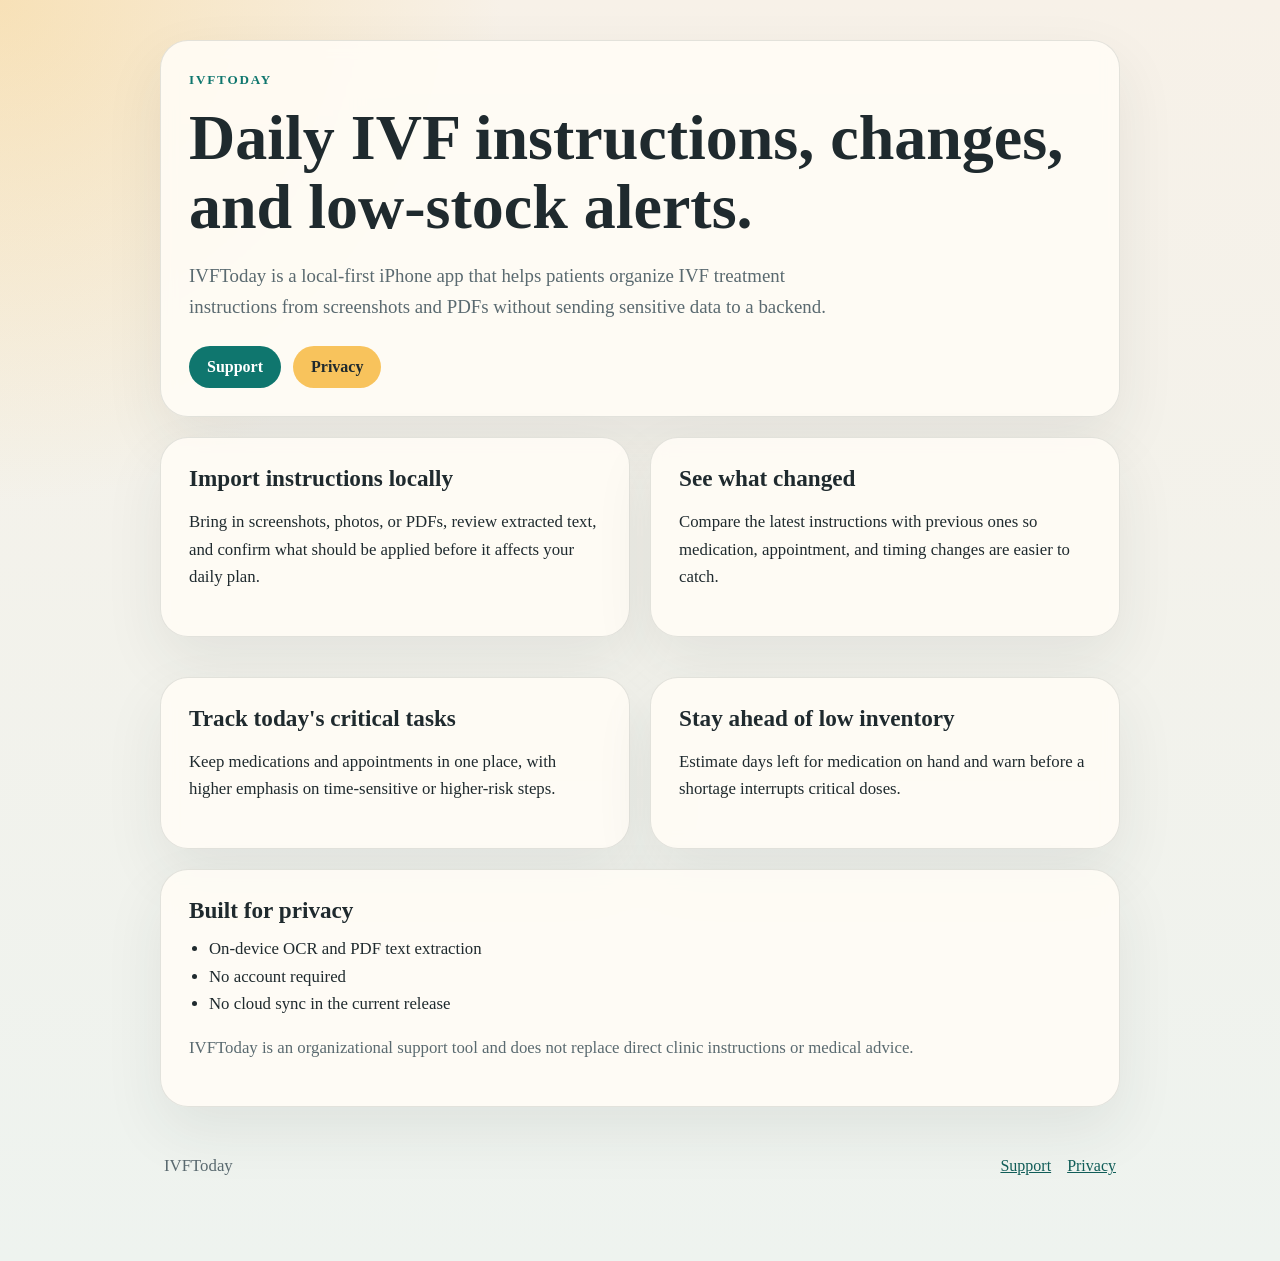
==== docs/site/index.html @ a9037c0f "Initial commit" ====
<!doctype html>
<html lang="en">
<head>
  <meta charset="utf-8">
  <meta name="viewport" content="width=device-width, initial-scale=1">
  <title>IVFToday</title>
  <meta
    name="description"
    content="IVFToday helps IVF patients turn changing clinic instructions into a clear daily action list, review changes, and spot low-stock risk early."
  >
  <link rel="stylesheet" href="styles.css">
</head>
<body>
  <main class="page">
    <section class="hero card">
      <p class="eyebrow">IVFToday</p>
      <h1>Daily IVF instructions, changes, and low-stock alerts.</h1>
      <p class="lede">
        IVFToday is a local-first iPhone app that helps patients organize IVF treatment
        instructions from screenshots and PDFs without sending sensitive data to a backend.
      </p>
      <div class="actions">
        <a class="button primary" href="support.html">Support</a>
        <a class="button secondary" href="privacy.html">Privacy</a>
      </div>
    </section>

    <section class="grid">
      <article class="card">
        <h2>Import instructions locally</h2>
        <p>
          Bring in screenshots, photos, or PDFs, review extracted text, and confirm what
          should be applied before it affects your daily plan.
        </p>
      </article>
      <article class="card">
        <h2>See what changed</h2>
        <p>
          Compare the latest instructions with previous ones so medication, appointment,
          and timing changes are easier to catch.
        </p>
      </article>
      <article class="card">
        <h2>Track today's critical tasks</h2>
        <p>
          Keep medications and appointments in one place, with higher emphasis on
          time-sensitive or higher-risk steps.
        </p>
      </article>
      <article class="card">
        <h2>Stay ahead of low inventory</h2>
        <p>
          Estimate days left for medication on hand and warn before a shortage interrupts
          critical doses.
        </p>
      </article>
    </section>

    <section class="card">
      <h2>Built for privacy</h2>
      <ul class="list">
        <li>On-device OCR and PDF text extraction</li>
        <li>No account required</li>
        <li>No cloud sync in the current release</li>
      </ul>
      <p class="note">
        IVFToday is an organizational support tool and does not replace direct clinic
        instructions or medical advice.
      </p>
    </section>

    <footer class="footer">
      <p>IVFToday</p>
      <nav>
        <a href="support.html">Support</a>
        <a href="privacy.html">Privacy</a>
      </nav>
    </footer>
  </main>
</body>
</html>
---- docs/site/styles.css ----
:root {
  --bg: #f4efe6;
  --card: rgba(255, 252, 246, 0.9);
  --text: #1f2a2e;
  --muted: #5a6a70;
  --line: rgba(31, 42, 46, 0.12);
  --primary: #0f766e;
  --primary-strong: #115e59;
  --secondary: #f8c35c;
  --shadow: 0 24px 60px rgba(34, 48, 52, 0.08);
}

* {
  box-sizing: border-box;
}

body {
  margin: 0;
  color: var(--text);
  font-family: "Iowan Old Style", "Palatino Linotype", "Book Antiqua", Georgia, serif;
  background:
    radial-gradient(circle at top left, rgba(248, 195, 92, 0.35), transparent 28%),
    linear-gradient(180deg, #f7f1e8 0%, #eef3ef 100%);
}

a {
  color: var(--primary-strong);
}

.page {
  width: min(960px, calc(100% - 32px));
  margin: 0 auto;
  padding: 40px 0 64px;
}

.hero {
  padding: 40px;
}

.card {
  margin: 0 0 20px;
  padding: 28px;
  border: 1px solid var(--line);
  border-radius: 28px;
  background: var(--card);
  box-shadow: var(--shadow);
  backdrop-filter: blur(8px);
}

.grid {
  display: grid;
  grid-template-columns: repeat(2, minmax(0, 1fr));
  gap: 20px;
}

.eyebrow {
  margin: 0 0 12px;
  font-size: 0.82rem;
  font-weight: 700;
  letter-spacing: 0.14em;
  text-transform: uppercase;
  color: var(--primary);
}

h1,
h2 {
  margin: 0 0 12px;
  line-height: 1.08;
}

h1 {
  font-size: clamp(2.4rem, 5vw, 4.6rem);
}

h2 {
  font-size: 1.45rem;
}

p,
li {
  font-size: 1.05rem;
  line-height: 1.65;
}

.lede {
  max-width: 40rem;
  font-size: 1.18rem;
  color: var(--muted);
}

.actions {
  display: flex;
  gap: 12px;
  flex-wrap: wrap;
  margin-top: 24px;
}

.button {
  display: inline-block;
  padding: 12px 18px;
  border-radius: 999px;
  font-weight: 700;
  text-decoration: none;
}

.button.primary {
  color: #fff;
  background: var(--primary);
}

.button.secondary {
  color: var(--text);
  background: var(--secondary);
}

.list {
  margin: 0;
  padding-left: 20px;
}

.note {
  margin-top: 16px;
  color: var(--muted);
}

.support-box {
  padding: 16px 18px;
  border: 1px dashed var(--line);
  border-radius: 18px;
  background: rgba(255, 255, 255, 0.6);
}

.footer {
  display: flex;
  justify-content: space-between;
  gap: 16px;
  align-items: center;
  padding: 8px 4px 0;
  color: var(--muted);
}

.footer nav {
  display: flex;
  gap: 16px;
}

@media (max-width: 720px) {
  .page {
    width: min(100% - 20px, 960px);
    padding-top: 20px;
  }

  .card,
  .hero {
    padding: 20px;
    border-radius: 22px;
  }

  .grid {
    grid-template-columns: 1fr;
  }

  .footer {
    flex-direction: column;
    align-items: flex-start;
  }
}
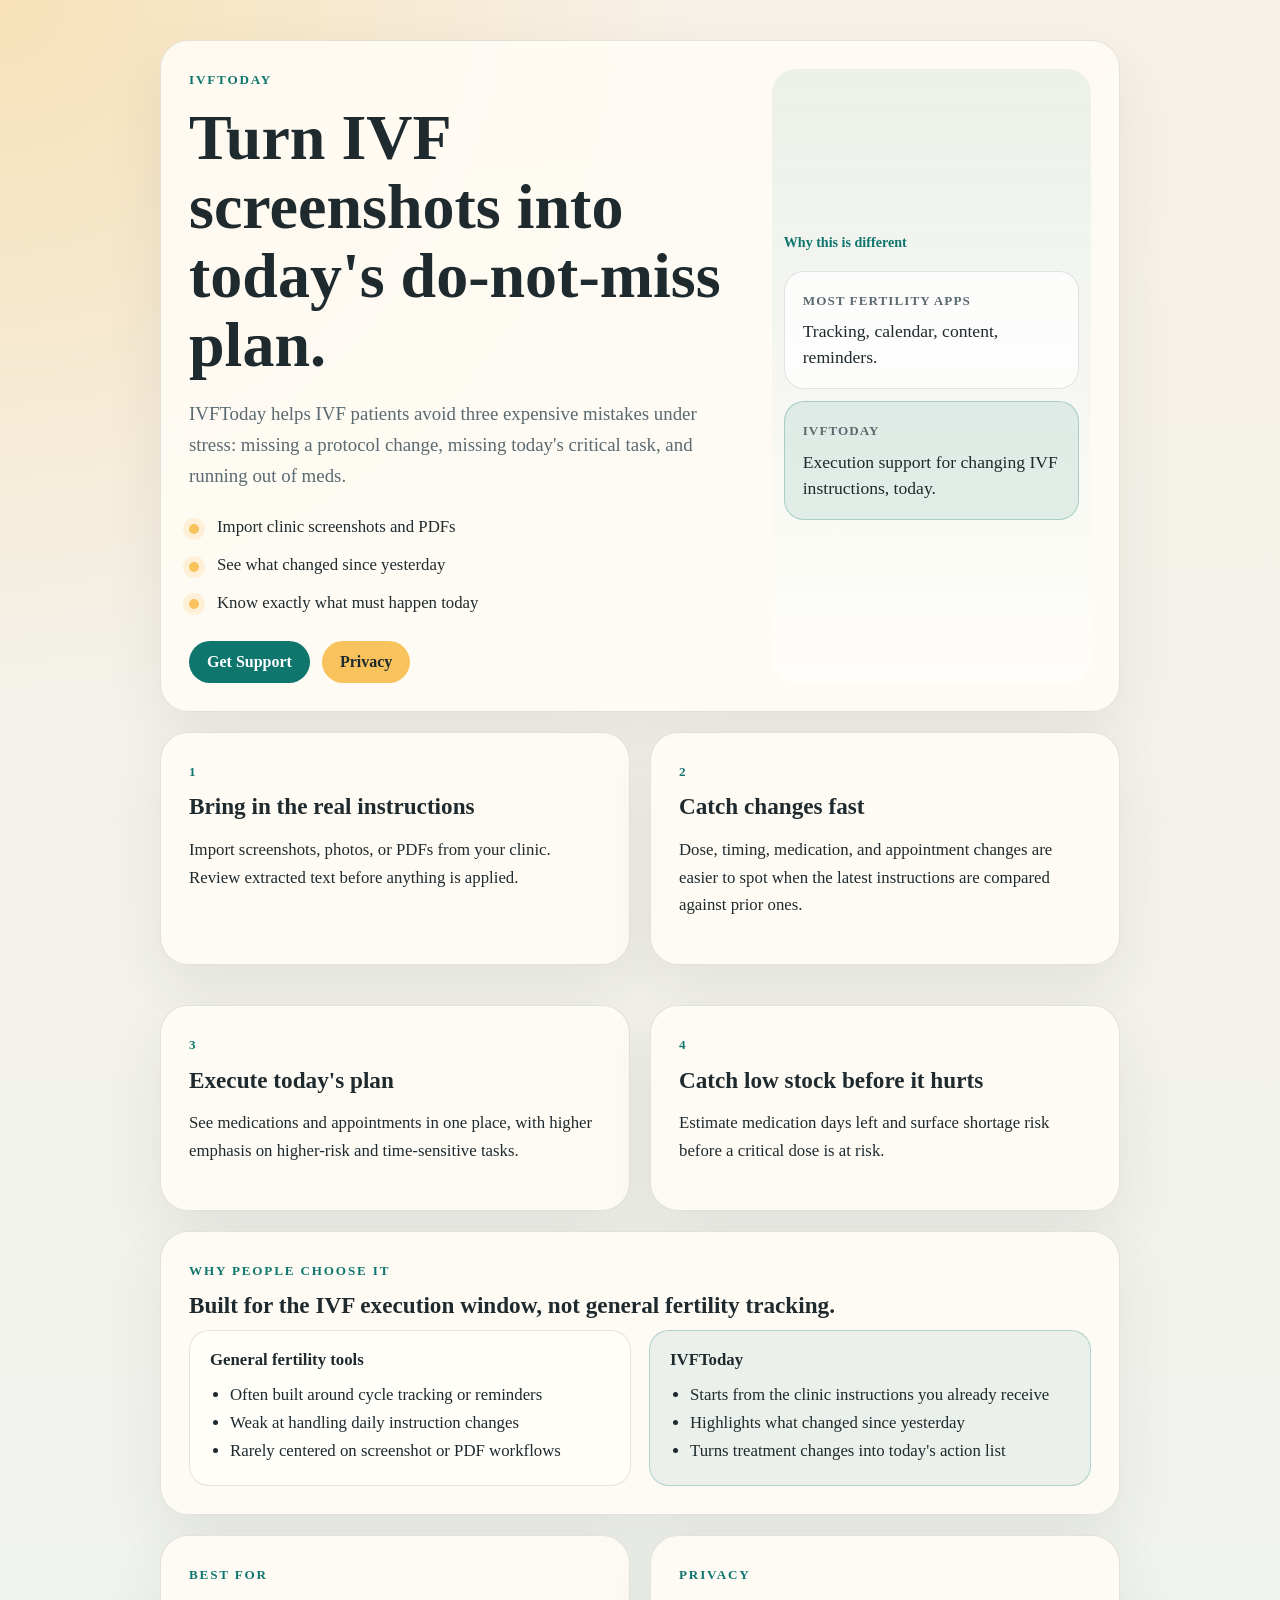
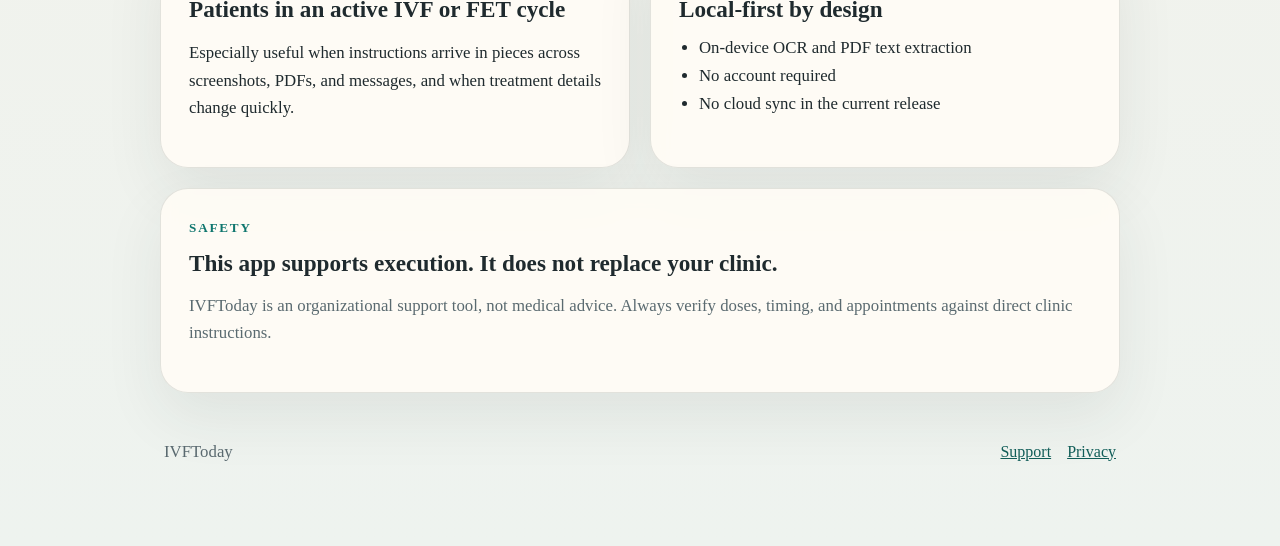
==== commit d7bb4814: "Refine positioning and landing page copy" ====
--- a/docs/site/index.html
+++ b/docs/site/index.html
@@ -12,60 +12,120 @@
 </head>
 <body>
   <main class="page">
-    <section class="hero card">
-      <p class="eyebrow">IVFToday</p>
-      <h1>Daily IVF instructions, changes, and low-stock alerts.</h1>
-      <p class="lede">
-        IVFToday is a local-first iPhone app that helps patients organize IVF treatment
-        instructions from screenshots and PDFs without sending sensitive data to a backend.
-      </p>
-      <div class="actions">
-        <a class="button primary" href="support.html">Support</a>
-        <a class="button secondary" href="privacy.html">Privacy</a>
+    <section class="hero card hero-grid">
+      <div>
+        <p class="eyebrow">IVFToday</p>
+        <h1>Turn IVF screenshots into today's do-not-miss plan.</h1>
+        <p class="lede">
+          IVFToday helps IVF patients avoid three expensive mistakes under stress:
+          missing a protocol change, missing today's critical task, and running out of meds.
+        </p>
+        <ul class="hero-points">
+          <li>Import clinic screenshots and PDFs</li>
+          <li>See what changed since yesterday</li>
+          <li>Know exactly what must happen today</li>
+        </ul>
+        <div class="actions">
+          <a class="button primary" href="support.html">Get Support</a>
+          <a class="button secondary" href="privacy.html">Privacy</a>
+        </div>
+      </div>
+      <aside class="signal-panel">
+        <p class="signal-kicker">Why this is different</p>
+        <div class="signal-card">
+          <p class="signal-label">Most fertility apps</p>
+          <p class="signal-copy">Tracking, calendar, content, reminders.</p>
+        </div>
+        <div class="signal-card signal-card-strong">
+          <p class="signal-label">IVFToday</p>
+          <p class="signal-copy">Execution support for changing IVF instructions, today.</p>
+        </div>
+      </aside>
+    </section>
+
+    <section class="grid">
+      <article class="card">
+        <p class="eyebrow">1</p>
+        <h2>Bring in the real instructions</h2>
+        <p>
+          Import screenshots, photos, or PDFs from your clinic. Review extracted text before
+          anything is applied.
+        </p>
+      </article>
+      <article class="card">
+        <p class="eyebrow">2</p>
+        <h2>Catch changes fast</h2>
+        <p>
+          Dose, timing, medication, and appointment changes are easier to spot when the latest
+          instructions are compared against prior ones.
+        </p>
+      </article>
+      <article class="card">
+        <p class="eyebrow">3</p>
+        <h2>Execute today's plan</h2>
+        <p>
+          See medications and appointments in one place, with higher emphasis on higher-risk and
+          time-sensitive tasks.
+        </p>
+      </article>
+      <article class="card">
+        <p class="eyebrow">4</p>
+        <h2>Catch low stock before it hurts</h2>
+        <p>
+          Estimate medication days left and surface shortage risk before a critical dose is at risk.
+        </p>
+      </article>
+    </section>
+
+    <section class="card">
+      <p class="eyebrow">Why People Choose It</p>
+      <h2>Built for the IVF execution window, not general fertility tracking.</h2>
+      <div class="compare-grid">
+        <div class="compare-column">
+          <h3>General fertility tools</h3>
+          <ul class="list">
+            <li>Often built around cycle tracking or reminders</li>
+            <li>Weak at handling daily instruction changes</li>
+            <li>Rarely centered on screenshot or PDF workflows</li>
+          </ul>
+        </div>
+        <div class="compare-column compare-column-strong">
+          <h3>IVFToday</h3>
+          <ul class="list">
+            <li>Starts from the clinic instructions you already receive</li>
+            <li>Highlights what changed since yesterday</li>
+            <li>Turns treatment changes into today's action list</li>
+          </ul>
+        </div>
       </div>
     </section>
 
     <section class="grid">
       <article class="card">
-        <h2>Import instructions locally</h2>
+        <p class="eyebrow">Best For</p>
+        <h2>Patients in an active IVF or FET cycle</h2>
         <p>
-          Bring in screenshots, photos, or PDFs, review extracted text, and confirm what
-          should be applied before it affects your daily plan.
+          Especially useful when instructions arrive in pieces across screenshots, PDFs, and
+          messages, and when treatment details change quickly.
         </p>
       </article>
       <article class="card">
-        <h2>See what changed</h2>
-        <p>
-          Compare the latest instructions with previous ones so medication, appointment,
-          and timing changes are easier to catch.
-        </p>
-      </article>
-      <article class="card">
-        <h2>Track today's critical tasks</h2>
-        <p>
-          Keep medications and appointments in one place, with higher emphasis on
-          time-sensitive or higher-risk steps.
-        </p>
-      </article>
-      <article class="card">
-        <h2>Stay ahead of low inventory</h2>
-        <p>
-          Estimate days left for medication on hand and warn before a shortage interrupts
-          critical doses.
-        </p>
+        <p class="eyebrow">Privacy</p>
+        <h2>Local-first by design</h2>
+        <ul class="list">
+          <li>On-device OCR and PDF text extraction</li>
+          <li>No account required</li>
+          <li>No cloud sync in the current release</li>
+        </ul>
       </article>
     </section>
 
     <section class="card">
-      <h2>Built for privacy</h2>
-      <ul class="list">
-        <li>On-device OCR and PDF text extraction</li>
-        <li>No account required</li>
-        <li>No cloud sync in the current release</li>
-      </ul>
+      <p class="eyebrow">Safety</p>
+      <h2>This app supports execution. It does not replace your clinic.</h2>
       <p class="note">
-        IVFToday is an organizational support tool and does not replace direct clinic
-        instructions or medical advice.
+        IVFToday is an organizational support tool, not medical advice. Always verify doses,
+        timing, and appointments against direct clinic instructions.
       </p>
     </section>
 
--- a/docs/site/styles.css
+++ b/docs/site/styles.css
@@ -37,6 +37,13 @@
   padding: 40px;
 }
 
+.hero-grid {
+  display: grid;
+  grid-template-columns: minmax(0, 1.4fr) minmax(260px, 0.8fr);
+  gap: 24px;
+  align-items: stretch;
+}
+
 .card {
   margin: 0 0 20px;
   padding: 28px;
@@ -63,7 +70,8 @@
 }
 
 h1,
-h2 {
+h2,
+h3 {
   margin: 0 0 12px;
   line-height: 1.08;
 }
@@ -74,6 +82,10 @@
 
 h2 {
   font-size: 1.45rem;
+}
+
+h3 {
+  font-size: 1.05rem;
 }
 
 p,
@@ -95,6 +107,30 @@
   margin-top: 24px;
 }
 
+.hero-points {
+  margin: 22px 0 0;
+  padding: 0;
+  list-style: none;
+}
+
+.hero-points li {
+  position: relative;
+  margin: 0 0 10px;
+  padding-left: 28px;
+}
+
+.hero-points li::before {
+  content: "";
+  position: absolute;
+  left: 0;
+  top: 0.62em;
+  width: 10px;
+  height: 10px;
+  border-radius: 999px;
+  background: var(--secondary);
+  box-shadow: 0 0 0 6px rgba(248, 195, 92, 0.18);
+}
+
 .button {
   display: inline-block;
   padding: 12px 18px;
@@ -113,9 +149,71 @@
   background: var(--secondary);
 }
 
+.signal-panel {
+  display: flex;
+  flex-direction: column;
+  justify-content: center;
+  gap: 12px;
+  padding: 12px;
+  border-radius: 24px;
+  background: linear-gradient(180deg, rgba(15, 118, 110, 0.08), rgba(255, 255, 255, 0.45));
+}
+
+.signal-kicker {
+  margin: 0 0 4px;
+  font-size: 0.88rem;
+  font-weight: 700;
+  color: var(--primary);
+}
+
+.signal-card {
+  padding: 18px;
+  border: 1px solid var(--line);
+  border-radius: 20px;
+  background: rgba(255, 255, 255, 0.7);
+}
+
+.signal-card-strong {
+  border-color: rgba(15, 118, 110, 0.26);
+  background: rgba(15, 118, 110, 0.1);
+}
+
+.signal-label {
+  margin: 0 0 8px;
+  font-size: 0.82rem;
+  font-weight: 700;
+  letter-spacing: 0.08em;
+  text-transform: uppercase;
+  color: var(--muted);
+}
+
+.signal-copy {
+  margin: 0;
+  font-size: 1.1rem;
+  line-height: 1.45;
+}
+
 .list {
   margin: 0;
   padding-left: 20px;
+}
+
+.compare-grid {
+  display: grid;
+  grid-template-columns: repeat(2, minmax(0, 1fr));
+  gap: 18px;
+}
+
+.compare-column {
+  padding: 20px;
+  border: 1px solid var(--line);
+  border-radius: 20px;
+  background: rgba(255, 255, 255, 0.45);
+}
+
+.compare-column-strong {
+  border-color: rgba(15, 118, 110, 0.26);
+  background: rgba(15, 118, 110, 0.08);
 }
 
 .note {
@@ -160,6 +258,11 @@
     grid-template-columns: 1fr;
   }
 
+  .hero-grid,
+  .compare-grid {
+    grid-template-columns: 1fr;
+  }
+
   .footer {
     flex-direction: column;
     align-items: flex-start;
